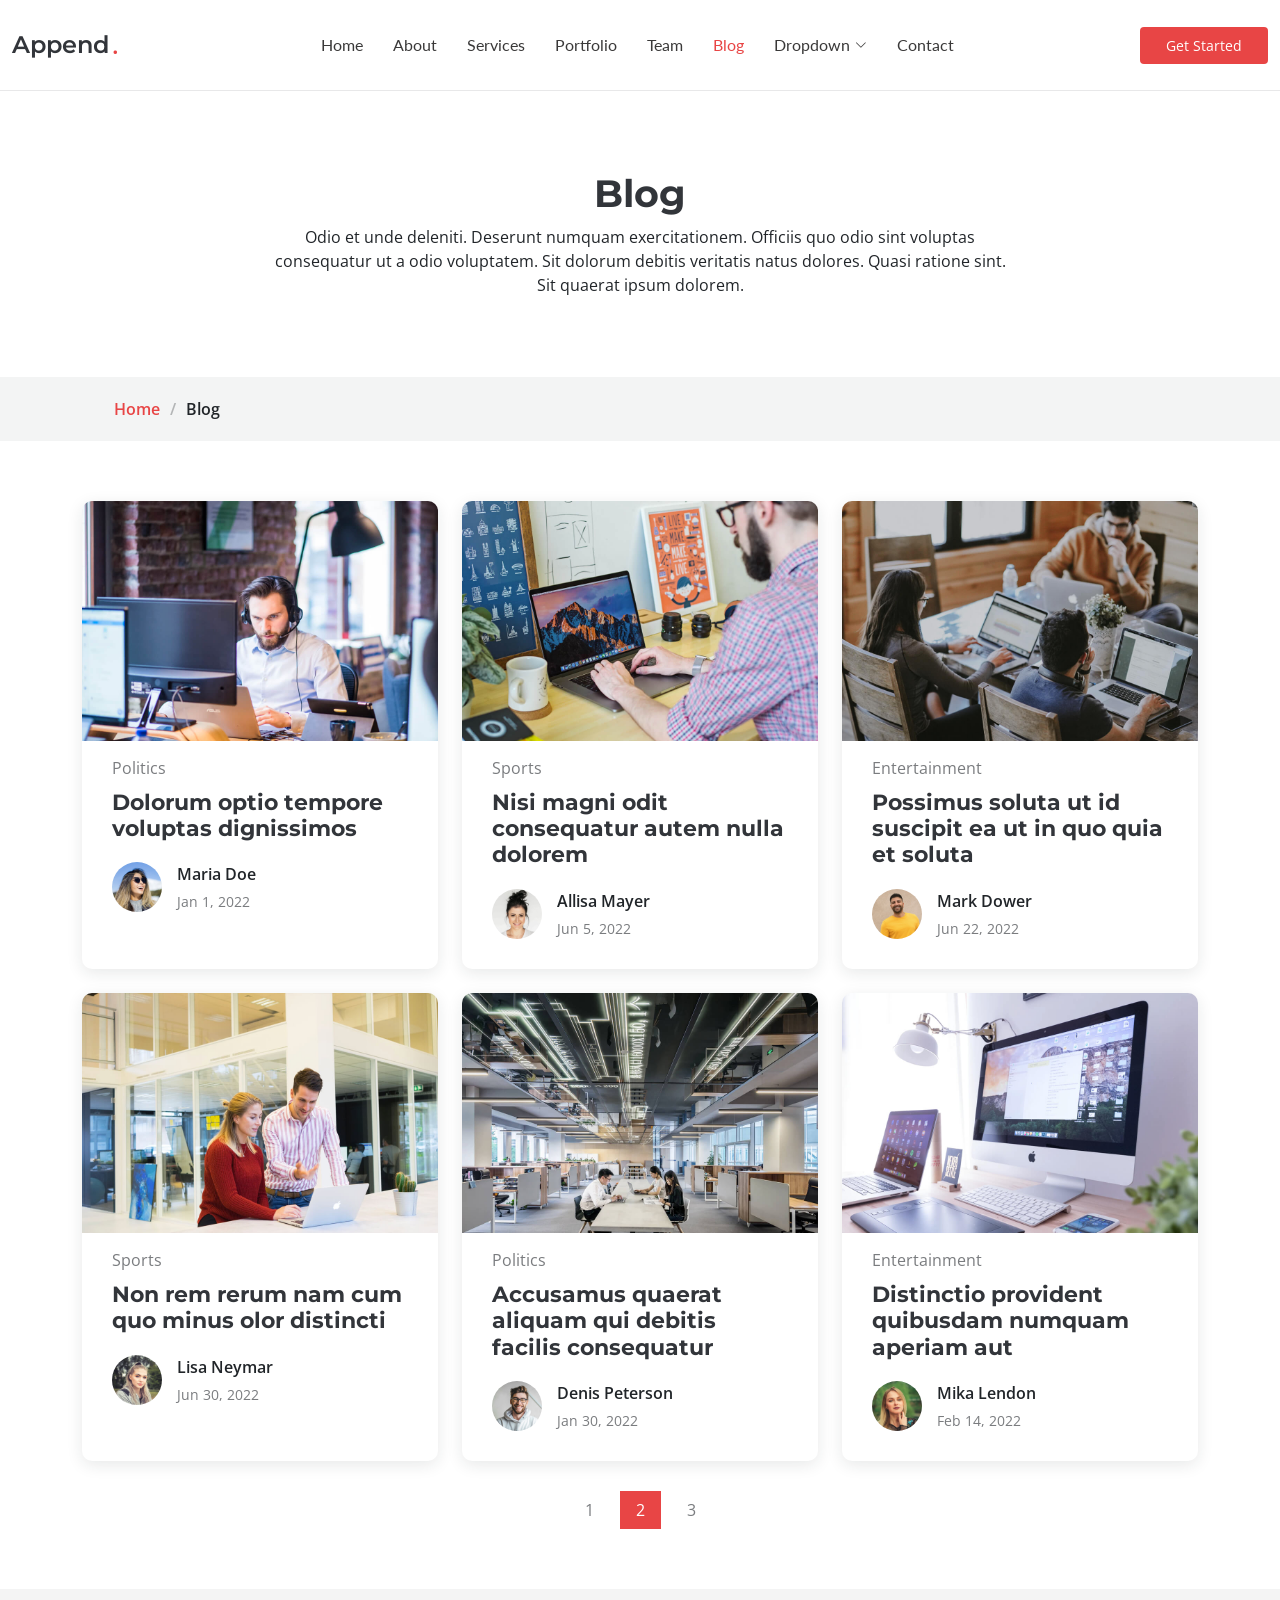
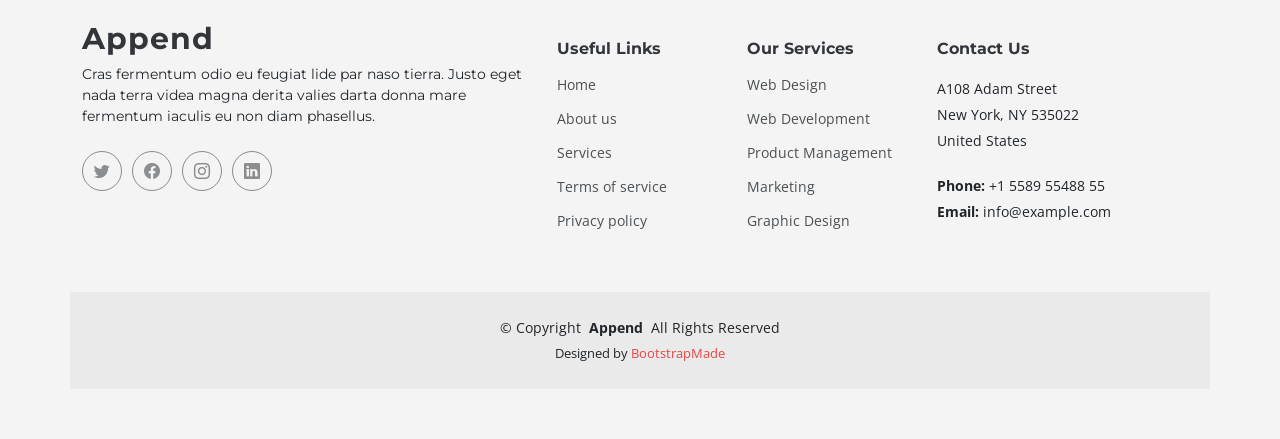
==== case_study/src/main/webapp/display/logic/blog.html @ 96e09323 "xong gio hang va dao dien_10:48 8/3" ====
<!DOCTYPE html>
<html lang="en">
<link rel="stylesheet" href="https://cdn.jsdelivr.net/npm/bootstrap@4.6.2/dist/css/bootstrap.min.css" integrity="sha384-xOolHFLEh07PJGoPkLv1IbcEPTNtaed2xpHsD9ESMhqIYd0nLMwNLD69Npy4HI+N" crossorigin="anonymous">
<script src="https://cdn.jsdelivr.net/npm/jquery@3.5.1/dist/jquery.slim.min.js" integrity="sha384-DfXdz2htPH0lsSSs5nCTpuj/zy4C+OGpamoFVy38MVBnE+IbbVYUew+OrCXaRkfj" crossorigin="anonymous"></script>
<script src="https://cdn.jsdelivr.net/npm/bootstrap@4.6.2/dist/js/bootstrap.bundle.min.js" integrity="sha384-Fy6S3B9q64WdZWQUiU+q4/2Lc9npb8tCaSX9FK7E8HnRr0Jz8D6OP9dO5Vg3Q9ct" crossorigin="anonymous"></script>
<head>
  <meta charset="utf-8">
  <meta content="width=device-width, initial-scale=1.0" name="viewport">

  <title>Blog - Sale computer</title>
  <meta content="" name="description">
  <meta content="" name="keywords">

  <!-- Favicons -->
  <link href="../daodien/img/favicon.png" rel="icon">
  <link href="../daodien/img/apple-touch-icon.png" rel="apple-touch-icon">

  <!-- Fonts -->
  <link href="https://fonts.googleapis.com" rel="preconnect">
  <link href="https://fonts.gstatic.com" rel="preconnect" crossorigin>
  <link href="https://fonts.googleapis.com/css2?family=Open+Sans:ital,wght@0,300;0,400;0,500;0,600;0,700;0,800;1,300;1,400;1,500;1,600;1,700;1,800&family=Montserrat:ital,wght@0,100;0,200;0,300;0,400;0,500;0,600;0,700;0,800;0,900;1,100;1,200;1,300;1,400;1,500;1,600;1,700;1,800;1,900&family=Lato:ital,wght@0,100;0,300;0,400;0,700;0,900;1,100;1,300;1,400;1,700;1,900&display=swap" rel="stylesheet">

  <!-- Vendor CSS Files -->
  <link href="../daodien/vendor/bootstrap/css/bootstrap.min.css" rel="stylesheet">
  <link href="../daodien/vendor/bootstrap-icons/bootstrap-icons.css" rel="stylesheet">
  <link href="../daodien/vendor/glightbox/css/glightbox.min.css" rel="stylesheet">
  <link href="../daodien/vendor/swiper/swiper-bundle.min.css" rel="stylesheet">
  <link href="../daodien/vendor/aos/aos.css" rel="stylesheet">

  <!-- Template Main CSS File -->
  <link href="../daodien/css/main.css" rel="stylesheet">

  <!-- =======================================================
  * Template Name: Append
  * Updated: Jul 27 2023 with Bootstrap v5.3.1
  * Template URL: https://bootstrapmade.com/append-bootstrap-website-template/
  * Author: BootstrapMade.com
  * License: https://bootstrapmade.com/license/
  ======================================================== -->
</head>

<body class="blog-page" data-bs-spy="scroll" data-bs-target="#navmenu">

  <!-- ======= Header ======= -->
  <header id="header" class="header sticky-top d-flex align-items-center">
    <div class="container-fluid d-flex align-items-center justify-content-between">

      <a href="index.html" class="logo d-flex align-items-center me-auto me-xl-0">
        <!-- Uncomment the line below if you also wish to use an image logo -->
        <!-- <img src="assets/img/logo.png" alt=""> -->
        <h1>Append</h1>
        <span>.</span>
      </a>

      <!-- Nav Menu -->
      <nav id="navmenu" class="navmenu">
        <ul>
          <li><a href="index.html#hero">Home</a></li>
          <li><a href="index.html#about">About</a></li>
          <li><a href="index.html#services">Services</a></li>
          <li><a href="index.html#portfolio">Portfolio</a></li>
          <li><a href="index.html#team">Team</a></li>
          <li><a href="blog.html" class="active">Blog</a></li>
          <li class="dropdown has-dropdown"><a href="#"><span>Dropdown</span> <i class="bi bi-chevron-down"></i></a>
            <ul class="dd-box-shadow">
              <li><a href="#">Dropdown 1</a></li>
              <li class="dropdown has-dropdown"><a href="#"><span>Deep Dropdown</span> <i class="bi bi-chevron-down"></i></a>
                <ul class="dd-box-shadow">
                  <li><a href="#">Deep Dropdown 1</a></li>
                  <li><a href="#">Deep Dropdown 2</a></li>
                  <li><a href="#">Deep Dropdown 3</a></li>
                  <li><a href="#">Deep Dropdown 4</a></li>
                  <li><a href="#">Deep Dropdown 5</a></li>
                </ul>
              </li>
              <li><a href="#">Dropdown 2</a></li>
              <li><a href="#">Dropdown 3</a></li>
              <li><a href="#">Dropdown 4</a></li>
            </ul>
          </li>
          <li><a href="index.html#contact">Contact</a></li>
        </ul>

        <i class="mobile-nav-toggle d-xl-none bi bi-list"></i>
      </nav><!-- End Nav Menu -->

      <a class="btn-getstarted" href="index.html#about">Get Started</a>

    </div>
  </header><!-- End Header -->

  <main id="main">

    <!-- Blog Page Title & Breadcrumbs -->
    <div data-aos="fade" class="page-title">
      <div class="heading">
        <div class="container">
          <div class="row d-flex justify-content-center text-center">
            <div class="col-lg-8">
              <h1>Blog</h1>
              <p class="mb-0">Odio et unde deleniti. Deserunt numquam exercitationem. Officiis quo odio sint voluptas consequatur ut a odio voluptatem. Sit dolorum debitis veritatis natus dolores. Quasi ratione sint. Sit quaerat ipsum dolorem.</p>
            </div>
          </div>
        </div>
      </div>
      <nav class="breadcrumbs">
        <div class="container">
          <ol>
            <li><a href="index.html">Home</a></li>
            <li class="current">Blog</li>
          </ol>
        </div>
      </nav>
    </div><!-- End Page Title -->

    <!-- Blog Section - Blog Page -->
    <section id="blog" class="blog">

      <div class="container" data-aos="fade-up" data-aos-delay="100">

        <div class="row gy-4 posts-list">

          <div class="col-xl-4 col-lg-6">
            <article>

              <div class="post-img">
                <img src="../daodien/img/blog/blog-1.jpg" alt="" class="img-fluid">
              </div>

              <p class="post-category">Politics</p>

              <h2 class="title">
                <a href="blog-details.html">Dolorum optio tempore voluptas dignissimos</a>
              </h2>

              <div class="d-flex align-items-center">
                <img src="../daodien/img/blog/blog-author.jpg" alt="" class="img-fluid post-author-img flex-shrink-0">
                <div class="post-meta">
                  <p class="post-author">Maria Doe</p>
                  <p class="post-date">
                    <time datetime="2022-01-01">Jan 1, 2022</time>
                  </p>
                </div>
              </div>

            </article>
          </div><!-- End post list item -->

          <div class="col-xl-4 col-lg-6">
            <article>

              <div class="post-img">
                <img src="../daodien/img/blog/blog-2.jpg" alt="" class="img-fluid">
              </div>

              <p class="post-category">Sports</p>

              <h2 class="title">
                <a href="blog-details.html">Nisi magni odit consequatur autem nulla dolorem</a>
              </h2>

              <div class="d-flex align-items-center">
                <img src="../daodien/img/blog/blog-author-2.jpg" alt="" class="img-fluid post-author-img flex-shrink-0">
                <div class="post-meta">
                  <p class="post-author">Allisa Mayer</p>
                  <p class="post-date">
                    <time datetime="2022-01-01">Jun 5, 2022</time>
                  </p>
                </div>
              </div>

            </article>
          </div><!-- End post list item -->

          <div class="col-xl-4 col-lg-6">
            <article>

              <div class="post-img">
                <img src="../daodien/img/blog/blog-3.jpg" alt="" class="img-fluid">
              </div>

              <p class="post-category">Entertainment</p>

              <h2 class="title">
                <a href="blog-details.html">Possimus soluta ut id suscipit ea ut in quo quia et soluta</a>
              </h2>

              <div class="d-flex align-items-center">
                <img src="../daodien/img/blog/blog-author-3.jpg" alt="" class="img-fluid post-author-img flex-shrink-0">
                <div class="post-meta">
                  <p class="post-author">Mark Dower</p>
                  <p class="post-date">
                    <time datetime="2022-01-01">Jun 22, 2022</time>
                  </p>
                </div>
              </div>

            </article>
          </div><!-- End post list item -->

          <div class="col-xl-4 col-lg-6">
            <article>

              <div class="post-img">
                <img src="../daodien/img/blog/blog-4.jpg" alt="" class="img-fluid">
              </div>

              <p class="post-category">Sports</p>

              <h2 class="title">
                <a href="blog-details.html">Non rem rerum nam cum quo minus olor distincti</a>
              </h2>

              <div class="d-flex align-items-center">
                <img src="../daodien/img/blog/blog-author-4.jpg" alt="" class="img-fluid post-author-img flex-shrink-0">
                <div class="post-meta">
                  <p class="post-author">Lisa Neymar</p>
                  <p class="post-date">
                    <time datetime="2022-01-01">Jun 30, 2022</time>
                  </p>
                </div>
              </div>

            </article>
          </div><!-- End post list item -->

          <div class="col-xl-4 col-lg-6">
            <article>

              <div class="post-img">
                <img src="../daodien/img/blog/blog-5.jpg" alt="" class="img-fluid">
              </div>

              <p class="post-category">Politics</p>

              <h2 class="title">
                <a href="blog-details.html">Accusamus quaerat aliquam qui debitis facilis consequatur</a>
              </h2>

              <div class="d-flex align-items-center">
                <img src="../daodien/img/blog/blog-author-5.jpg" alt="" class="img-fluid post-author-img flex-shrink-0">
                <div class="post-meta">
                  <p class="post-author">Denis Peterson</p>
                  <p class="post-date">
                    <time datetime="2022-01-01">Jan 30, 2022</time>
                  </p>
                </div>
              </div>

            </article>
          </div><!-- End post list item -->

          <div class="col-xl-4 col-lg-6">
            <article>

              <div class="post-img">
                <img src="../daodien/img/blog/blog-6.jpg" alt="" class="img-fluid">
              </div>

              <p class="post-category">Entertainment</p>

              <h2 class="title">
                <a href="blog-details.html">Distinctio provident quibusdam numquam aperiam aut</a>
              </h2>

              <div class="d-flex align-items-center">
                <img src="../daodien/img/blog/blog-author-6.jpg" alt="" class="img-fluid post-author-img flex-shrink-0">
                <div class="post-meta">
                  <p class="post-author">Mika Lendon</p>
                  <p class="post-date">
                    <time datetime="2022-01-01">Feb 14, 2022</time>
                  </p>
                </div>
              </div>

            </article>
          </div><!-- End post list item -->

        </div><!-- End blog posts list -->

        <div class="pagination d-flex justify-content-center">
          <ul>
            <li><a href="#">1</a></li>
            <li class="active"><a href="#">2</a></li>
            <li><a href="#">3</a></li>
          </ul>
        </div><!-- End pagination -->

      </div>

    </section><!-- End Blog Section -->

  </main>

  <!-- ======= Footer ======= -->
  <footer id="footer" class="footer">

    <div class="container footer-top">
      <div class="row gy-4">
        <div class="col-lg-5 col-md-12 footer-about">
          <a href="index.html" class="logo d-flex align-items-center">
            <span>Append</span>
          </a>
          <p>Cras fermentum odio eu feugiat lide par naso tierra. Justo eget nada terra videa magna derita valies darta donna mare fermentum iaculis eu non diam phasellus.</p>
          <div class="social-links d-flex mt-4">
            <a href=""><i class="bi bi-twitter"></i></a>
            <a href=""><i class="bi bi-facebook"></i></a>
            <a href=""><i class="bi bi-instagram"></i></a>
            <a href=""><i class="bi bi-linkedin"></i></a>
          </div>
        </div>

        <div class="col-lg-2 col-6 footer-links">
          <h4>Useful Links</h4>
          <ul>
            <li><a href="#">Home</a></li>
            <li><a href="#">About us</a></li>
            <li><a href="#">Services</a></li>
            <li><a href="#">Terms of service</a></li>
            <li><a href="#">Privacy policy</a></li>
          </ul>
        </div>

        <div class="col-lg-2 col-6 footer-links">
          <h4>Our Services</h4>
          <ul>
            <li><a href="#">Web Design</a></li>
            <li><a href="#">Web Development</a></li>
            <li><a href="#">Product Management</a></li>
            <li><a href="#">Marketing</a></li>
            <li><a href="#">Graphic Design</a></li>
          </ul>
        </div>

        <div class="col-lg-3 col-md-12 footer-contact text-center text-md-start">
          <h4>Contact Us</h4>
          <p>A108 Adam Street</p>
          <p>New York, NY 535022</p>
          <p>United States</p>
          <p class="mt-4"><strong>Phone:</strong> <span>+1 5589 55488 55</span></p>
          <p><strong>Email:</strong> <span>info@example.com</span></p>
        </div>

      </div>
    </div>

    <div class="container copyright text-center mt-4">
      <p>&copy; <span>Copyright</span> <strong class="px-1">Append</strong> <span>All Rights Reserved</span></p>
      <div class="credits">
        <!-- All the links in the footer should remain intact. -->
        <!-- You can delete the links only if you've purchased the pro version. -->
        <!-- Licensing information: https://bootstrapmade.com/license/ -->
        <!-- Purchase the pro version with working PHP/AJAX contact form: [buy-url] -->
        Designed by <a href="https://bootstrapmade.com/">BootstrapMade</a>
      </div>
    </div>

  </footer><!-- End Footer -->

  <!-- Scroll Top Button -->
  <a href="#" id="scroll-top" class="scroll-top d-flex align-items-center justify-content-center"><i class="bi bi-arrow-up-short"></i></a>

  <!-- Preloader -->
  <div id="preloader">
    <div></div>
    <div></div>
    <div></div>
    <div></div>
  </div>

  <!-- Vendor JS Files -->
  <script src="../daodien/vendor/bootstrap/js/bootstrap.bundle.min.js"></script>
  <script src="../daodien/vendor/glightbox/js/glightbox.min.js"></script>
  <script src="../daodien/vendor/purecounter/purecounter_vanilla.js"></script>
  <script src="../daodien/vendor/isotope-layout/isotope.pkgd.min.js"></script>
  <script src="../daodien/vendor/swiper/swiper-bundle.min.js"></script>
  <script src="../daodien/vendor/aos/aos.js"></script>
  <script src="../daodien/vendor/php-email-form/validate.js"></script>

  <!-- Template Main JS File -->
  <script src="../daodien/js/main.js"></script>

</body>

</html>
---- case_study/src/main/webapp/display/daodien/css/main.css ----
/**
* Template Name: Append
* Updated: Jul 27 2023 with Bootstrap v5.3.1
* Template URL: https://bootstrapmade.com/append-bootstrap-website-template/
* Author: BootstrapMade.com
* License: https://bootstrapmade.com/license/
*/

/*--------------------------------------------------------------
# Font & Color Variables
# Help: https://bootstrapmade.com/color-system/
--------------------------------------------------------------*/
/* Fonts */
:root {
  --font-default: "Open Sans", system-ui, -apple-system, "Segoe UI", Roboto, "Helvetica Neue", Arial, "Noto Sans", "Liberation Sans", sans-serif, "Apple Color Emoji", "Segoe UI Emoji", "Segoe UI Symbol", "Noto Color Emoji";
  --font-primary: "Montserrat", sans-serif;
  --font-secondary: "Lato", sans-serif;
}

/* Global Colors */
:root {
  --color-default: #212529;
  --color-default-rgb: 33, 37, 41;
  --color-background: #ffffff;
  --color-background-rgb: 255, 255, 255;
  --color-primary: #e84545;
  --color-primary-rgb: 232, 69, 69;
  --color-secondary: #32353a;
  --color-secondary-rgb: 50, 53, 58;
  --color-box-background: #ffffff;
  --color-box-background-rgb: 255, 255, 255;
  --color-inverse: #ffffff;
  --color-inverse-rgb: 255, 255, 255;
}

/* Nav Menu Colors */
:root {
  --color-nav: #3a3939;
  --color-nav-hover: #e84545;
  --color-nav-dropdown: #3a3939;
  --color-nav-dropdown-hover: #e84545;
  --color-nav-dropdown-background: #ffffff;
  --color-nav-mobile-background: #ffffff;
}

/* Smooth scroll */
:root {
  scroll-behavior: smooth;
}

/*--------------------------------------------------------------
# General
--------------------------------------------------------------*/
body {
  color: var(--color-default);
  background-color: var(--color-background);
  font-family: var(--font-default);
}

a {
  color: var(--color-primary);
  text-decoration: none;
  transition: 0.3s;
}

a:hover {
  color: rgba(var(--color-primary-rgb), 0.7);
  text-decoration: none;
}

h1,
h2,
h3,
h4,
h5,
h6 {
  font-family: var(--font-primary);
}

section {
  color: var(--color-default);
  background-color: var(--color-background);
  padding: 60px 0;
  overflow: clip;
}

/*--------------------------------------------------------------
# Section Title
--------------------------------------------------------------*/
.section-title {
  text-align: center;
  padding-bottom: 60px;
}

.section-title h2 {
  color: var(--color-secondary);
  font-size: 32px;
  font-weight: 700;
  position: relative;
}

.section-title h2:before,
.section-title h2:after {
  content: "";
  width: 50px;
  height: 2px;
  background: var(--color-primary);
  display: inline-block;
}

.section-title h2:before {
  margin: 0 15px 10px 0;
}

.section-title h2:after {
  margin: 0 0 10px 15px;
}

.section-title p {
  margin-bottom: 0;
}

/*--------------------------------------------------------------
# Page Title & Breadcrumbs
--------------------------------------------------------------*/
.page-title {
  --color-box-background: rgba(var(--color-default-rgb), .05);
  color: var(--color-default);
  background-color: var(--color-background);
}

.page-title .heading {
  padding: 80px 0;
  border-top: 1px solid rgba(var(--color-default-rgb), 0.1);
}

.page-title .heading h1 {
  font-size: 38px;
  font-weight: 700;
  color: var(--color-secondary);
}

.page-title nav {
  background-color: var(--color-box-background);
  padding: 20px 0;
}

.page-title nav ol {
  display: flex;
  flex-wrap: wrap;
  list-style: none;
  margin: 0;
  font-size: 16px;
  font-weight: 600;
}

.page-title nav ol li+li {
  padding-left: 10px;
}

.page-title nav ol li+li::before {
  content: "/";
  display: inline-block;
  padding-right: 10px;
  color: rgba(var(--color-default-rgb), 0.3);
}

/*--------------------------------------------------------------
# Global Header
--------------------------------------------------------------*/
.header {
  --color-background: #ffffff;
  --color-inverse: #ffffff;
  color: var(--color-default);
  background-color: var(--color-background);
  padding: 15px 0;
  transition: all 0.5s;
  z-index: 997;
}

.header .logo img {
  max-height: 40px;
  margin-right: 6px;
}

.header .logo h1 {
  font-size: 24px;
  margin: 0;
  font-weight: 600;
  color: var(--color-secondary);
}

.header .logo span {
  color: var(--color-primary);
  font-size: 24px;
  font-weight: 600;
  padding-left: 3px;
}

.header .btn-getstarted,
.header .btn-getstarted:focus {
  color: var(--color-inverse);
  background: var(--color-primary);
  font-size: 14px;
  padding: 8px 26px;
  margin: 0;
  border-radius: 4px;
  transition: 0.3s;
}

.header .btn-getstarted:hover,
.header .btn-getstarted:focus:hover {
  color: var(--color-inverse);
  background: rgba(var(--color-primary-rgb), 0.85);
}

@media (max-width: 1200px) {
  .header .logo {
    order: 1;
  }

  .header .btn-getstarted {
    order: 2;
    margin: 0 15px 0 0;
    padding: 6px 20px;
  }

  .header .navmenu {
    order: 3;
  }
}

/* Global Header on page scroll
------------------------------*/
.scrolled .header {
  --color-background: #ffffff;
  --color-secondary: #444444;
  --color-nav: #444444;
  --color-nav-hover: #e84545;
  box-shadow: 0 0 30px 10px rgba(0, 0, 0, 0.1);
}

/* Global Scroll Margin Top
------------------------------*/
section {
  scroll-margin-top: 90px;
}

@media (max-width: 1199px) {
  section {
    scroll-margin-top: 66px;
  }
}

/* Home Page Custom Header
------------------------------*/
.index-page .header {
  --color-background: rgba(255, 255, 255, 0);
  --color-secondary: #ffffff;
  --color-nav: rgba(255, 255, 255, 0.515);
  --color-nav-hover: #ffffff;
}

/* Home Page Custom Header on page scroll
------------------------------*/
.index-page.scrolled .header {
  --color-background: #ffffff;
  --color-secondary: #444444;
  --color-nav: #444444;
  --color-nav-hover: #d83535;
}

/*--------------------------------------------------------------
# Navigation Menu
--------------------------------------------------------------*/
/* Desktop Navigation */
@media (min-width: 1200px) {
  .navmenu {
    padding: 0;
  }

  .navmenu ul {
    margin: 0;
    padding: 0;
    display: flex;
    list-style: none;
    align-items: center;
  }

  .navmenu li {
    position: relative;
  }

  .navmenu a,
  .navmenu a:focus {
    color: var(--color-nav);
    padding: 18px 15px;
    font-size: 16px;
    font-family: var(--font-secondary);
    font-weight: 400;
    display: flex;
    align-items: center;
    justify-content: space-between;
    white-space: nowrap;
    transition: 0.3s;
  }

  .navmenu a i,
  .navmenu a:focus i {
    font-size: 12px;
    line-height: 0;
    margin-left: 5px;
    transition: 0.3s;
  }

  .navmenu li:last-child a {
    padding-right: 0;
  }

  .navmenu li:hover>a,
  .navmenu .active,
  .navmenu .active:focus {
    color: var(--color-nav-hover);
  }

  .navmenu .dropdown ul {
    margin: 0;
    padding: 10px 0;
    background: var(--color-nav-dropdown-background);
    display: block;
    position: absolute;
    visibility: hidden;
    left: 14px;
    top: 130%;
    opacity: 0;
    transition: 0.3s;
    border-radius: 4px;
    z-index: 99;
  }

  .navmenu .dropdown ul li {
    min-width: 200px;
  }

  .navmenu .dropdown ul a {
    padding: 10px 20px;
    font-size: 15px;
    text-transform: none;
    color: var(--color-nav-dropdown);
  }

  .navmenu .dropdown ul a i {
    font-size: 12px;
  }

  .navmenu .dropdown ul a:hover,
  .navmenu .dropdown ul .active:hover,
  .navmenu .dropdown ul li:hover>a {
    color: var(--color-nav-dropdown-hover);
  }

  .navmenu .dropdown:hover>ul {
    opacity: 1;
    top: 100%;
    visibility: visible;
  }

  .navmenu .dropdown .dropdown ul {
    top: 0;
    left: -90%;
    visibility: hidden;
  }

  .navmenu .dropdown .dropdown:hover>ul {
    opacity: 1;
    top: 0;
    left: -100%;
    visibility: visible;
  }

  .navmenu .megamenu {
    position: static;
  }

  .navmenu .megamenu ul {
    margin: 0;
    padding: 10px;
    background: var(--color-nav-dropdown-background);
    box-shadow: 0px 0px 20px rgba(var(--color-default-rgb), 0.1);
    display: block;
    position: absolute;
    top: 130%;
    left: 0;
    right: 0;
    visibility: hidden;
    opacity: 0;
    display: flex;
    transition: 0.3s;
    border-radius: 4px;
    z-index: 99;
  }

  .navmenu .megamenu ul li {
    flex: 1;
  }

  .navmenu .megamenu ul li a,
  .navmenu .megamenu ul li:hover>a {
    padding: 10px 20px;
    font-size: 15px;
    color: var(--color-nav-dropdown);
  }

  .navmenu .megamenu ul li a:hover,
  .navmenu .megamenu ul li .active,
  .navmenu .megamenu ul li .active:hover {
    color: var(--color-nav-dropdown-hover);
  }

  .navmenu .megamenu:hover>ul {
    opacity: 1;
    top: 100%;
    visibility: visible;
  }

  .navmenu .dd-box-shadow {
    box-shadow: 0px 0px 30px rgba(var(--color-default-rgb), 0.15);
  }
}

/* Mobile Navigation */
@media (max-width: 1199px) {
  .mobile-nav-toggle {
    color: var(--color-nav);
    font-size: 28px;
    line-height: 0;
    margin-right: 10px;
    cursor: pointer;
    transition: color 0.3s;
  }

  .navmenu {
    padding: 0;
    z-index: 9997;
  }

  .navmenu ul {
    display: none;
    position: absolute;
    inset: 60px 20px 20px 20px;
    padding: 10px 0;
    margin: 0;
    border-radius: 6px;
    background-color: var(--color-nav-mobile-background);
    overflow-y: auto;
    transition: 0.3s;
    z-index: 9998;
    box-shadow: 0px 0px 30px rgba(var(--color-default-rgb), 0.1);
  }

  .navmenu a,
  .navmenu a:focus {
    color: var(--color-nav-dropdown);
    padding: 10px 20px;
    font-family: var(--font-secondary);
    font-size: 17px;
    font-weight: 500;
    display: flex;
    align-items: center;
    justify-content: space-between;
    white-space: nowrap;
    transition: 0.3s;
  }

  .navmenu a i,
  .navmenu a:focus i {
    font-size: 12px;
    line-height: 0;
    margin-left: 5px;
    width: 30px;
    height: 30px;
    display: flex;
    align-items: center;
    justify-content: center;
    border-radius: 50%;
    transition: 0.3s;
    background-color: rgba(var(--color-primary-rgb), 0.1);
  }

  .navmenu a i:hover,
  .navmenu a:focus i:hover {
    background-color: var(--color-primary);
    color: var(--color-inverse);
  }

  .navmenu a:hover,
  .navmenu .active,
  .navmenu .active:focus {
    color: var(--color-nav-dropdown-hover);
  }

  .navmenu .active i,
  .navmenu .active:focus i {
    background-color: var(--color-primary);
    color: var(--color-inverse);
    transform: rotate(180deg);
  }

  .navmenu .dropdown ul,
  .navmenu .megamenu ul {
    position: static;
    display: none;
    z-index: 99;
    padding: 10px 0;
    margin: 10px 20px;
    background-color: var(--color-nav-dropdown-background);
    transition: all 0.5s ease-in-out;
  }

  .navmenu .dropdown ul ul,
  .navmenu .megamenu ul ul {
    background-color: rgba(33, 37, 41, 0.1);
  }

  .navmenu .dropdown>.dropdown-active,
  .navmenu .megamenu>.dropdown-active {
    display: block;
    background-color: rgba(33, 37, 41, 0.03);
  }

  .mobile-nav-active {
    overflow: hidden;
  }

  .mobile-nav-active .mobile-nav-toggle {
    color: #fff;
    position: absolute;
    font-size: 32px;
    top: 15px;
    right: 15px;
    margin-right: 0;
    z-index: 9999;
  }

  .mobile-nav-active .navmenu {
    position: fixed;
    overflow: hidden;
    inset: 0;
    background: rgba(33, 37, 41, 0.8);
    transition: 0.3s;
  }

  .mobile-nav-active .navmenu>ul {
    display: block;
  }
}

/*--------------------------------------------------------------
# Scroll Top Button
--------------------------------------------------------------*/
.scroll-top {
  position: fixed;
  visibility: hidden;
  opacity: 0;
  right: 15px;
  bottom: 15px;
  z-index: 99999;
  background-color: var(--color-primary);
  width: 40px;
  height: 40px;
  border-radius: 4px;
  transition: all 0.4s;
}

.scroll-top i {
  font-size: 24px;
  color: #ffffff;
  line-height: 0;
}

.scroll-top:hover {
  background-color: rgba(var(--color-primary-rgb), 0.8);
  color: #ffffff;
}

.scroll-top.active {
  visibility: visible;
  opacity: 1;
}

/*--------------------------------------------------------------
# Preloader
--------------------------------------------------------------*/
#preloader {
  position: fixed;
  inset: 0;
  z-index: 9999;
  overflow: hidden;
  background-color: var(--color-background);
  transition: all 0.6s ease-out;
  width: 100%;
  height: 100vh;
  display: flex;
  align-items: center;
  justify-content: center;
}

#preloader div {
  width: 13px;
  height: 13px;
  background-color: var(--color-primary);
  border-radius: 50%;
  animation-timing-function: cubic-bezier(0, 1, 1, 0);
  position: absolute;
  left: 50%;
}

#preloader div:nth-child(1) {
  left: calc(50% + 8px);
  animation: animate-preloader-1 0.6s infinite;
}

#preloader div:nth-child(2) {
  left: calc(50% + 8px);
  animation: animate-preloader-2 0.6s infinite;
}

#preloader div:nth-child(3) {
  left: calc(50% + 32px);
  animation: animate-preloader-2 0.6s infinite;
}

#preloader div:nth-child(4) {
  left: calc(50% + 56px);
  animation: animate-preloader-3 0.6s infinite;
}

@keyframes animate-preloader-1 {
  0% {
    transform: scale(0);
  }

  100% {
    transform: scale(1);
  }
}

@keyframes animate-preloader-3 {
  0% {
    transform: scale(1);
  }

  100% {
    transform: scale(0);
  }
}

@keyframes animate-preloader-2 {
  0% {
    transform: translate(0, 0);
  }

  100% {
    transform: translate(24px, 0);
  }
}

/*--------------------------------------------------------------
# Disable aos animation delay on mobile devices
--------------------------------------------------------------*/
@media screen and (max-width: 768px) {
  [data-aos-delay] {
    transition-delay: 0 !important;
  }
}

/*--------------------------------------------------------------
# Footer
--------------------------------------------------------------*/
.footer {
  --color-background: #f4f4f4;
  --color-box-background: #eaeaea;
  color: var(--color-default);
  background-color: var(--color-background);
  font-size: 14px;
  padding-bottom: 50px;
}

.footer .footer-top {
  padding-top: 50px;
}

.footer .footer-about .logo {
  line-height: 0;
  margin-bottom: 25px;
}

.footer .footer-about .logo img {
  max-height: 40px;
  margin-right: 6px;
}

.footer .footer-about .logo span {
  color: var(--color-secondary);
  font-size: 30px;
  font-weight: 700;
  letter-spacing: 1px;
  font-family: var(--font-primary);
}

.footer .footer-about p {
  font-size: 14px;
  font-family: var(--font-primary);
}

.footer .social-links a {
  display: flex;
  align-items: center;
  justify-content: center;
  width: 40px;
  height: 40px;
  border-radius: 50%;
  border: 1px solid rgba(var(--color-default-rgb), 0.5);
  font-size: 16px;
  color: rgba(var(--color-default-rgb), 0.5);
  margin-right: 10px;
  transition: 0.3s;
}

.footer .social-links a:hover {
  color: var(--color-primary);
  border-color: var(--color-primary);
}

.footer h4 {
  color: var(--color-secondary);
  font-size: 16px;
  font-weight: bold;
  position: relative;
  padding-bottom: 12px;
}

.footer .footer-links {
  margin-bottom: 30px;
}

.footer .footer-links ul {
  list-style: none;
  padding: 0;
  margin: 0;
}

.footer .footer-links ul i {
  padding-right: 2px;
  font-size: 12px;
  line-height: 0;
}

.footer .footer-links ul li {
  padding: 10px 0;
  display: flex;
  align-items: center;
}

.footer .footer-links ul li:first-child {
  padding-top: 0;
}

.footer .footer-links ul a {
  color: rgba(var(--color-default-rgb), 0.8);
  display: inline-block;
  line-height: 1;
}

.footer .footer-links ul a:hover {
  color: var(--color-primary);
}

.footer .footer-contact p {
  margin-bottom: 5px;
}

.footer .copyright {
  padding-top: 25px;
  padding-bottom: 25px;
  background-color: var(--color-box-background);
}

.footer .copyright p {
  margin-bottom: 0;
}

.footer .credits {
  margin-top: 6px;
  font-size: 13px;
}

/*--------------------------------------------------------------
# Home Page
--------------------------------------------------------------*/
/* Hero Section - Home Page
------------------------------*/
.hero {
  --color-default: #ffffff;
  --color-default-rgb: 255, 255, 255;
  --color-background: #000000;
  --color-background-rgb: 0, 0, 0;
  width: 100%;
  min-height: 100vh;
  position: relative;
  padding: 160px 0 80px 0;
  display: flex;
  align-items: center;
  justify-content: center;
}

.hero img {
  position: absolute;
  inset: 0;
  display: block;
  width: 100%;
  height: 100%;
  -o-object-fit: cover;
  object-fit: cover;
  z-index: 1;
}

.hero:before {
  content: "";
  background: rgba(var(--color-background-rgb), 0.5);
  position: absolute;
  inset: 0;
  z-index: 2;
}

.hero .container {
  position: relative;
  z-index: 3;
}

.hero h2 {
  margin: 0;
  font-size: 44px;
  font-weight: 700;
}

.hero p {
  color: rgba(var(--color-default-rgb), 0.8);
  margin: 5px 0 0 0;
  font-size: 20px;
}

.hero .sign-up-form {
  margin-top: 20px;
  padding: 10px;
  border-radius: 7px;
  background: var(--color-box-background);
  box-shadow: 0 15px 30px 0 rgba(0, 0, 0, 0.1);
}

.hero .sign-up-form .form-control {
  border: none;
}

.hero .sign-up-form .form-control:active,
.hero .sign-up-form .form-control:focus {
  outline: none;
  box-shadow: none;
}

.hero .sign-up-form input[type=submit] {
  box-shadow: 0 15px 30px 0 rgba(0, 0, 0, 0.2);
  background-color: var(--color-primary);
  border-color: var(--color-primary);
  padding: 8px 20px 10px 20px;
  border-radius: 7px;
  color: var(--color-inverse);
}

.hero .sign-up-form input[type=submit]:hover {
  background-color: rgba(var(--color-primary-rgb), 0.9);
}

@media (max-width: 768px) {
  .hero h2 {
    font-size: 32px;
  }

  .hero p {
    font-size: 18px;
  }
}

/* Clients Section - Home Page
------------------------------*/
.clients {
  padding: 10px 0;
}

.clients .client-logo {
  display: flex;
  justify-content: center;
  align-items: center;
  overflow: hidden;
}

.clients .client-logo img {
  padding: 40px;
  max-width: 80%;
  transition: 0.3s;
  opacity: 0.5;
  filter: grayscale(100);
}

.clients .client-logo img:hover {
  filter: none;
  opacity: 1;
}

@media (max-width: 640px) {
  .clients .client-logo img {
    padding: 20px;
  }
}

/* About Section - Home Page
------------------------------*/
.about {
  --color-background: #f4f4f4;
}

.about .content h3 {
  font-size: 16px;
  font-weight: 500;
  line-height: 19px;
  padding: 10px 20px;
  background: rgba(var(--color-primary-rgb), 0.05);
  color: var(--color-primary);
  border-radius: 7px;
  display: inline-block;
}

.about .content h2 {
  color: var(--color-secondary);
  font-weight: 700;
}

.about .content p:last-child {
  margin-bottom: 0;
}

.about .content .read-more {
  background: var(--color-primary);
  color: var(--color-inverse);
  font-family: var(--font-primary);
  font-weight: 500;
  font-size: 16px;
  letter-spacing: 1px;
  padding: 12px 24px;
  border-radius: 5px;
  transition: 0.3s;
  display: inline-flex;
  align-items: center;
  justify-content: center;
}

.about .content .read-more i {
  font-size: 18px;
  margin-left: 5px;
  line-height: 0;
  transition: 0.3s;
}

.about .content .read-more:hover {
  background: rgba(var(--color-primary-rgb), 0.8);
  padding-right: 19px;
}

.about .content .read-more:hover i {
  margin-left: 10px;
}

.about .icon-box {
  padding: 50px 40px;
  box-shadow: 0px 10px 50px rgba(0, 0, 0, 0.1);
  border-radius: 10px;
  transition: all 0.3s ease-out 0s;
  background-color: var(--color-box-background);
}

.about .icon-box i {
  width: 80px;
  height: 80px;
  border-radius: 50%;
  display: inline-flex;
  align-items: center;
  justify-content: center;
  margin-bottom: 24px;
  font-size: 32px;
  line-height: 0;
  transition: all 0.4s ease-out 0s;
  background-color: rgba(var(--color-primary-rgb), 0.05);
  color: var(--color-primary);
}

.about .icon-box h3 {
  color: var(--color-secondary);
  margin-bottom: 10px;
  font-size: 24px;
  font-weight: 700;
}

.about .icon-box p {
  margin-bottom: 0;
}

.about .icon-box:hover i {
  background-color: var(--color-primary);
  color: var(--color-inverse);
}

.about .icon-boxes .col-md-6:nth-child(2) .icon-box,
.about .icon-boxes .col-md-6:nth-child(4) .icon-box {
  margin-top: -40px;
}

@media (max-width: 768px) {

  .about .icon-boxes .col-md-6:nth-child(2) .icon-box,
  .about .icon-boxes .col-md-6:nth-child(4) .icon-box {
    margin-top: 0;
  }
}

/* Stats Section - Home Page
------------------------------*/
.stats {
  --color-default: #ffffff;
  --color-default-rgb: 255, 255, 255;
  --color-background: #000000;
  --color-background-rgb: 0, 0, 0;
  position: relative;
  padding: 120px 0;
}

.stats img {
  position: absolute;
  inset: 0;
  display: block;
  width: 100%;
  height: 100%;
  -o-object-fit: cover;
  object-fit: cover;
  z-index: 1;
}

.stats:before {
  content: "";
  background: rgba(var(--color-background-rgb), 0.6);
  position: absolute;
  inset: 0;
  z-index: 2;
}

.stats .container {
  position: relative;
  z-index: 3;
}

.stats .stats-item {
  padding: 30px;
  width: 100%;
}

.stats .stats-item span {
  font-size: 48px;
  display: block;
  color: var(--color-default);
  font-weight: 700;
}

.stats .stats-item p {
  padding: 0;
  margin: 0;
  font-family: var(--font-primary);
  font-size: 16px;
  font-weight: 700;
  color: rgba(var(--color-default-rgb), 0.6);
}

/* Services Section - Home Page
------------------------------*/
.services .service-item {
  position: relative;
  padding-top: 40px;
}

.services .service-item:before {
  content: "";
  position: absolute;
  top: 0;
  left: 0;
  right: 0;
  height: 2px;
  background: rgba(var(--color-default-rgb), 0.1);
}

.services .service-item::after {
  content: "";
  position: absolute;
  top: 0;
  left: 0;
  width: 30px;
  height: 2px;
  background: var(--color-primary);
  border-right: 5px solid var(--color-background);
}

.services .service-item .icon {
  width: 48px;
  height: 48px;
  position: relative;
  margin-right: 50px;
  line-height: 0;
}

.services .service-item .icon i {
  color: rgba(var(--color-default-rgb), 0.7);
  font-size: 56px;
  transition: ease-in-out 0.3s;
  z-index: 2;
  position: relative;
}

.services .service-item .icon:before {
  position: absolute;
  content: "";
  height: 30px;
  width: 30px;
  background: rgba(var(--color-primary-rgb), 0.3);
  border-radius: 50px;
  z-index: 1;
  bottom: -15px;
  right: -15px;
  transition: 0.3s;
}

.services .service-item .title {
  font-weight: 700;
  margin-bottom: 15px;
  font-size: 18px;
}

.services .service-item .title a {
  color: var(--color-secondary);
}

.services .service-item .title a:hover {
  color: var(--color-primary);
}

.services .service-item .description {
  line-height: 24px;
  font-size: 14px;
}

/* Features Section - Home Page
------------------------------*/
.features .features-item {
  color: rgba(var(--color-default-rgb), 0.8);
}

.features .features-item+.features-item {
  margin-top: 100px;
}

@media (max-width: 768px) {
  .features .features-item+.features-item {
    margin-top: 40px;
  }
}

.features .features-item h3 {
  color: var(--color-secondary);
  font-weight: 700;
  font-size: 26px;
}

.features .features-item .btn-get-started {
  background-color: var(--color-primary);
  color: var(--color-inverse);
  padding: 8px 30px 10px 30px;
  border-radius: 4px;
}

.features .features-item .btn-get-started:hover {
  background-color: rgba(var(--color-primary-rgb), 0.9);
}

.features .features-item ul {
  list-style: none;
  padding: 0;
}

.features .features-item ul li {
  padding-bottom: 10px;
  display: flex;
  align-items: flex-start;
}

.features .features-item ul li:last-child {
  padding-bottom: 0;
}

.features .features-item ul i {
  font-size: 20px;
  padding-right: 4px;
  color: var(--color-primary);
}

.features .features-item img {
  border: 6px solid var(--color-box-background);
  box-shadow: 0 15px 30px -10px rgba(0, 0, 0, 0.1);
}

.features .features-item .features-img-bg {
  position: relative;
  min-height: 500px;
}

@media (max-width: 640px) {
  .features .features-item .features-img-bg {
    min-height: 300px;
  }
}

.features .features-item .features-img-bg img {
  position: absolute;
  inset: 0;
  display: block;
  width: 100%;
  height: 100%;
  -o-object-fit: cover;
  object-fit: cover;
}

.features .features-item .image-stack {
  display: grid;
  position: relative;
  grid-template-columns: repeat(12, 1fr);
}

.features .features-item .image-stack .stack-back {
  grid-column: 4/-1;
  grid-row: 1;
  width: 100%;
  z-index: 1;
}

.features .features-item .image-stack .stack-front {
  grid-row: 1;
  grid-column: 1/span 8;
  margin-top: 20%;
  width: 100%;
  z-index: 2;
}

/* Portfolio Section - Home Page
------------------------------*/
.portfolio .portfolio-filters {
  padding: 0;
  margin: 0 auto 20px auto;
  list-style: none;
  text-align: center;
}

.portfolio .portfolio-filters li {
  cursor: pointer;
  display: inline-block;
  padding: 8px 20px 10px 20px;
  margin: 0;
  font-size: 15px;
  font-weight: 500;
  line-height: 1;
  margin-bottom: 5px;
  border-radius: 50px;
  transition: all 0.3s ease-in-out;
  font-family: var(--font-secondary);
}

.portfolio .portfolio-filters li:hover,
.portfolio .portfolio-filters li.filter-active {
  color: var(--color-inverse);
  background-color: var(--color-primary);
}

.portfolio .portfolio-filters li:first-child {
  margin-left: 0;
}

.portfolio .portfolio-filters li:last-child {
  margin-right: 0;
}

@media (max-width: 575px) {
  .portfolio .portfolio-filters li {
    font-size: 14px;
    margin: 0 0 10px 0;
  }
}

.portfolio .portfolio-item {
  position: relative;
  overflow: hidden;
}

.portfolio .portfolio-item .portfolio-info {
  opacity: 0;
  position: absolute;
  left: 12px;
  right: 12px;
  bottom: -100%;
  z-index: 3;
  transition: all ease-in-out 0.5s;
  background: rgba(var(--color-box-background-rgb), 0.9);
  padding: 15px;
}

.portfolio .portfolio-item .portfolio-info h4 {
  color: var(--color-secondary);
  font-size: 18px;
  font-weight: 600;
  padding-right: 50px;
}

.portfolio .portfolio-item .portfolio-info p {
  color: rgba(var(--color-default-rgb), 0.7);
  font-size: 14px;
  margin-bottom: 0;
  padding-right: 50px;
}

.portfolio .portfolio-item .portfolio-info .preview-link,
.portfolio .portfolio-item .portfolio-info .details-link {
  position: absolute;
  right: 50px;
  font-size: 24px;
  top: calc(50% - 14px);
  color: rgba(var(--color-default-rgb), 0.7);
  transition: 0.3s;
  line-height: 0;
}

.portfolio .portfolio-item .portfolio-info .preview-link:hover,
.portfolio .portfolio-item .portfolio-info .details-link:hover {
  color: var(--color-primary);
}

.portfolio .portfolio-item .portfolio-info .details-link {
  right: 14px;
  font-size: 28px;
}

.portfolio .portfolio-item:hover .portfolio-info {
  opacity: 1;
  bottom: 0;
}

/* Pricing Section - Home Page
------------------------------*/
.pricing {
  padding: 60px 0 120px 0;
}

.pricing .section-title {
  margin-bottom: 40px;
}

.pricing .pricing-item {
  background: var(--color-box-background);
  box-shadow: 0 3px 20px -2px rgba(var(--color-default-rgb), 0.1);
  padding: 60px 40px;
  height: 100%;
  position: relative;
  border-radius: 15px;
}

.pricing h3 {
  color: var(--color-secondary);
  font-weight: 600;
  margin-bottom: 15px;
  font-size: 20px;
  text-align: center;
}

.pricing .icon {
  margin: 30px auto 20px auto;
  width: 70px;
  height: 70px;
  background: var(--color-primary);
  border-radius: 50%;
  display: flex;
  align-items: center;
  justify-content: center;
  transition: 0.3s;
  transform-style: preserve-3d;
}

.pricing .icon i {
  color: var(--color-background);
  font-size: 28px;
  transition: ease-in-out 0.3s;
  line-height: 0;
}

.pricing .icon::before {
  position: absolute;
  content: "";
  height: 86px;
  width: 86px;
  border-radius: 50%;
  background: rgba(var(--color-primary-rgb), 0.2);
  transition: all 0.3s ease-out 0s;
  transform: translateZ(-1px);
}

.pricing .icon::after {
  position: absolute;
  content: "";
  height: 102px;
  width: 102px;
  border-radius: 50%;
  background: rgba(var(--color-primary-rgb), 0.1);
  transition: all 0.3s ease-out 0s;
  transform: translateZ(-2px);
}

.pricing h4 {
  font-size: 48px;
  color: var(--color-primary);
  font-weight: 700;
  font-family: var(--font-primary);
  margin-bottom: 25px;
  text-align: center;
}

.pricing h4 sup {
  font-size: 28px;
}

.pricing h4 span {
  color: rgba(var(--color-default-rgb), 0.5);
  font-size: 18px;
  font-weight: 400;
}

.pricing ul {
  padding: 20px 0;
  list-style: none;
  color: rgba(var(--color-default-rgb), 0.8);
  text-align: left;
  line-height: 20px;
}

.pricing ul li {
  padding: 10px 0;
  display: flex;
  align-items: center;
}

.pricing ul i {
  color: #059652;
  font-size: 24px;
  padding-right: 3px;
}

.pricing ul .na {
  color: rgba(var(--color-default-rgb), 0.3);
}

.pricing ul .na i {
  color: rgba(var(--color-default-rgb), 0.3);
}

.pricing ul .na span {
  text-decoration: line-through;
}

.pricing .buy-btn {
  color: rgba(var(--color-default-rgb), 0.8);
  background-color: var(--color-inverse);
  display: inline-block;
  padding: 10px 40px;
  border-radius: 4px;
  border: 1px solid rgba(var(--color-default-rgb), 0.2);
  transition: none;
  font-size: 16px;
  font-weight: 600;
  font-family: var(--font-primary);
  transition: 0.3s;
}

.pricing .buy-btn:hover {
  background-color: var(--color-primary);
  color: var(--color-inverse);
}

.pricing .featured {
  z-index: 10;
  border: 3px solid var(--color-primary);
}

.pricing .featured .buy-btn {
  background-color: var(--color-primary);
  color: var(--color-inverse);
}

.pricing .featured .buy-btn:hover {
  background-color: rgba(var(--color-primary-rgb), 0.9);
}

@media (min-width: 992px) {
  .pricing .featured {
    transform: scale(1.15);
  }
}

/* Faq Section - Home Page
------------------------------*/
.faq .content h3 {
  color: var(--color-secondary);
  font-weight: 400;
  font-size: 34px;
}

.faq .content p {
  font-size: 15px;
  color: rgba(var(--color-default-rgb), 0.7);
}

.faq .faq-container .faq-item {
  position: relative;
  padding: 20px;
  margin-bottom: 20px;
  box-shadow: 0px 5px 25px 0px rgba(var(--color-default-rgb), 0.1);
  overflow: hidden;
}

.faq .faq-container .faq-item:last-child {
  margin-bottom: 0;
}

.faq .faq-container .faq-item h3 {
  color: var(--color-secondary);
  font-weight: 600;
  font-size: 18px;
  line-height: 24px;
  margin: 0 30px 0 0;
  transition: 0.3s;
  cursor: pointer;
  display: flex;
  align-items: flex-start;
}

.faq .faq-container .faq-item h3 .num {
  color: var(--color-primary);
  padding-right: 5px;
}

.faq .faq-container .faq-item h3:hover {
  color: var(--color-primary);
}

.faq .faq-container .faq-item .faq-content {
  display: grid;
  grid-template-rows: 0fr;
  transition: 0.3s ease-in-out;
  visibility: hidden;
  opacity: 0;
}

.faq .faq-container .faq-item .faq-content p {
  margin-bottom: 0;
  overflow: hidden;
}

.faq .faq-container .faq-item .faq-toggle {
  position: absolute;
  top: 20px;
  right: 20px;
  font-size: 16px;
  line-height: 0;
  transition: 0.3s;
  cursor: pointer;
}

.faq .faq-container .faq-item .faq-toggle:hover {
  color: var(--color-primary);
}

.faq .faq-container .faq-active h3 {
  color: var(--color-primary);
}

.faq .faq-container .faq-active .faq-content {
  grid-template-rows: 1fr;
  visibility: visible;
  opacity: 1;
  padding-top: 10px;
}

.faq .faq-container .faq-active .faq-toggle {
  transform: rotate(90deg);
  color: var(--color-primary);
}

/* Team Section - Home Page
------------------------------*/
.team {
  --color-background: #f4f4f4;
  --color-box-background-rgb: 0, 0, 0;
}

.team .member {
  position: relative;
}

.team .member .member-img {
  margin: 0 80px;
  border-radius: 50%;
  overflow: hidden;
  position: relative;
  border: 4px solid var(--color-box-background);
  box-shadow: 0 15px 35px -10px rgba(0, 0, 0, 0.2);
}

@media (max-width: 1024px) {
  .team .member .member-img {
    margin: 0 60px;
  }
}

.team .member .member-img img {
  position: relative;
  z-index: 1;
}

.team .member .member-img .social {
  position: absolute;
  inset: 0;
  background-color: rgba(var(--color-box-background-rgb), 0.6);
  display: flex;
  justify-content: center;
  align-items: center;
  z-index: 2;
  padding-bottom: 20px;
  transition: 0.3s;
  visibility: hidden;
  opacity: 0;
}

.team .member .member-img .social a {
  transition: 0.3s;
  color: var(--color-inverse);
  font-size: 20px;
  margin: 0 8px;
}

.team .member .member-img .social a:hover {
  color: var(--color-primary);
}

.team .member .member-info {
  margin-top: 30px;
}

.team .member .member-info h4 {
  color: var(--color-secondary);
  font-weight: 700;
  margin-bottom: 6px;
  font-size: 18px;
}

.team .member .member-info span {
  font-style: italic;
  display: block;
  font-size: 15px;
  color: rgba(var(--color-default-rgb), 0.6);
  margin-bottom: 10px;
}

.team .member .member-info p {
  margin-bottom: 0;
  font-size: 14px;
}

.team .member:hover .member-img .social {
  padding-bottom: 0;
  visibility: visible;
  opacity: 1;
}

/* Call-to-action Section - Home Page
------------------------------*/
.call-to-action {
  --color-default: #ffffff;
  --color-background: #000000;
  --color-background-rgb: 0, 0, 0;
  padding: 80px 0;
  position: relative;
  -webkit-clip-path: inset(0);
  clip-path: inset(0);
}

.call-to-action img {
  position: fixed;
  top: 0;
  left: 0;
  display: block;
  width: 100%;
  height: 100%;
  -o-object-fit: cover;
  object-fit: cover;
  z-index: 1;
}

.call-to-action:before {
  content: "";
  background: rgba(var(--color-background-rgb), 0.5);
  position: absolute;
  inset: 0;
  z-index: 2;
}

.call-to-action .container {
  position: relative;
  z-index: 3;
}

.call-to-action h3 {
  font-size: 28px;
  font-weight: 700;
  color: var(--color-default);
}

.call-to-action p {
  color: var(--color-default);
}

.call-to-action .cta-btn {
  font-family: var(--font-primary);
  font-weight: 500;
  font-size: 16px;
  letter-spacing: 1px;
  display: inline-block;
  padding: 12px 40px;
  border-radius: 5px;
  transition: 0.5s;
  margin: 10px;
  border: 2px solid var(--color-inverse);
  color: var(--color-inverse);
}

.call-to-action .cta-btn:hover {
  background: var(--color-primary);
  border: 2px solid var(--color-primary);
}

/* Testimonials Section - Home Page
------------------------------*/
.testimonials {
  --color-background: #f4f4f4;
}

.testimonials .info h3 {
  color: var(--color-secondary);
  font-weight: 700;
  font-size: 32px;
}

.testimonials .swiper {
  box-shadow: 0 15px 30px 0 rgba(0, 0, 0, 0.05);
  background: var(--color-box-background);
}

.testimonials .testimonials-carousel,
.testimonials .testimonials-slider {
  overflow: hidden;
}

.testimonials .testimonial-item {
  box-sizing: content-box;
  min-height: 200px;
  position: relative;
  margin: 30px;
}

.testimonials .testimonial-item .testimonial-img {
  width: 90px;
  height: 90px;
  border-radius: 50px;
  border: 6px solid var(--color-background);
  margin-right: 10px;
}

.testimonials .testimonial-item h3 {
  color: var(--color-secondary);
  font-size: 18px;
  font-weight: bold;
  margin: 10px 0 5px 0;
}

.testimonials .testimonial-item h4 {
  color: rgba(var(--color-default-rgb), 0.5);
  font-size: 14px;
  margin: 0;
}

.testimonials .testimonial-item .stars {
  margin: 10px 0;
}

.testimonials .testimonial-item .stars i {
  color: #ffc107;
  margin: 0 1px;
}

.testimonials .testimonial-item .quote-icon-left,
.testimonials .testimonial-item .quote-icon-right {
  color: rgba(var(--color-primary-rgb), 0.4);
  font-size: 26px;
  line-height: 0;
}

.testimonials .testimonial-item .quote-icon-left {
  display: inline-block;
  left: -5px;
  position: relative;
}

.testimonials .testimonial-item .quote-icon-right {
  display: inline-block;
  right: -5px;
  position: relative;
  top: 10px;
  transform: scale(-1, -1);
}

.testimonials .testimonial-item p {
  font-style: italic;
  margin: 15px auto 15px auto;
}

.testimonials .swiper-wrapper {
  height: auto;
}

.testimonials .swiper-pagination {
  margin-top: 20px;
  margin-bottom: 20px;
  position: relative;
}

.testimonials .swiper-pagination .swiper-pagination-bullet {
  width: 10px;
  height: 10px;
  background-color: rgba(var(--color-default-rgb), 0.15);
  opacity: 1;
  border: none;
}

.testimonials .swiper-pagination .swiper-pagination-bullet-active {
  background-color: var(--color-primary);
}

@media (max-width: 767px) {

  .testimonials .testimonials-carousel,
  .testimonials .testimonials-slider {
    overflow: hidden;
  }

  .testimonials .testimonial-item {
    margin: 15px;
  }
}

/* Recent-posts Section - Home Page
------------------------------*/
.recent-posts article {
  background-color: var(--color-box-background);
  box-shadow: 0 4px 16px rgba(var(--color-default-rgb), 0.1);
  padding: 30px;
  height: 100%;
  border-radius: 10px;
  overflow: hidden;
}

.recent-posts .post-img {
  max-height: 240px;
  margin: -30px -30px 15px -30px;
  overflow: hidden;
}

.recent-posts .post-category {
  font-size: 16px;
  color: rgba(var(--color-default-rgb), 0.5);
  margin-bottom: 10px;
}

.recent-posts .title {
  font-size: 20px;
  font-weight: 600;
  padding: 0;
  margin: 0 0 20px 0;
}

.recent-posts .title a {
  color: var(--color-secondary);
  transition: 0.3s;
}

.recent-posts .title a:hover {
  color: var(--color-primary);
}

.recent-posts .post-author-img {
  width: 50px;
  border-radius: 50%;
  margin-right: 15px;
}

.recent-posts .post-author {
  font-weight: 600;
  margin-bottom: 5px;
}

.recent-posts .post-date {
  font-size: 14px;
  color: rgba(var(--color-default-rgb), 0.5);
  margin-bottom: 0;
}

/* Contact Section - Home Page
------------------------------*/
.contact {
  --color-box-background: #f7f7f7;
}

.contact .info-item {
  background: var(--color-box-background);
  padding: 30px;
}

.contact .info-item i {
  font-size: 38px;
  line-height: 0;
  color: var(--color-primary);
}

.contact .info-item h3 {
  color: var(--color-secondary);
  font-size: 20px;
  font-weight: 700;
  margin: 20px 0 10px 0;
}

.contact .info-item p {
  padding: 0;
  line-height: 24px;
  font-size: 14px;
  margin-bottom: 0;
}

.contact .php-email-form {
  background: var(--color-box-background);
  padding: 30px;
  height: 100%;
}

.contact .php-email-form .error-message {
  display: none;
  background: #df1529;
  color: #ffffff;
  text-align: left;
  padding: 15px;
  margin-bottom: 24px;
  font-weight: 600;
}

.contact .php-email-form .sent-message {
  display: none;
  color: #ffffff;
  background: #059652;
  text-align: center;
  padding: 15px;
  margin-bottom: 24px;
  font-weight: 600;
}

.contact .php-email-form .loading {
  display: none;
  background: var(--color-background);
  text-align: center;
  padding: 15px;
  margin-bottom: 24px;
}

.contact .php-email-form .loading:before {
  content: "";
  display: inline-block;
  border-radius: 50%;
  width: 24px;
  height: 24px;
  margin: 0 10px -6px 0;
  border: 3px solid var(--color-primary);
  border-top-color: var(--color-background);
  animation: animate-loading 1s linear infinite;
}

.contact .php-email-form input[type=text],
.contact .php-email-form input[type=email],
.contact .php-email-form textarea {
  font-size: 14px;
  padding: 10px 15px;
  box-shadow: none;
  border-radius: 0;
  color: var(--color-default);
  background-color: rgba(var(--color-background-rgb), 0.5);
  border-color: rgba(var(--color-default-rgb), 0.2);
}

.contact .php-email-form input[type=text]:focus,
.contact .php-email-form input[type=email]:focus,
.contact .php-email-form textarea:focus {
  border-color: var(--color-primary);
}

.contact .php-email-form input[type=text]::-moz-placeholder,
.contact .php-email-form input[type=email]::-moz-placeholder,
.contact .php-email-form textarea::-moz-placeholder {
  color: rgba(var(--color-default-rgb), 0.3);
}

.contact .php-email-form input[type=text]::placeholder,
.contact .php-email-form input[type=email]::placeholder,
.contact .php-email-form textarea::placeholder {
  color: rgba(var(--color-default-rgb), 0.3);
}

.contact .php-email-form button[type=submit] {
  background: var(--color-primary);
  color: var(--color-inverse);
  border: 0;
  padding: 10px 30px;
  transition: 0.4s;
  border-radius: 4px;
}

.contact .php-email-form button[type=submit]:hover {
  background: rgba(var(--color-primary-rgb), 0.8);
}

@keyframes animate-loading {
  0% {
    transform: rotate(0deg);
  }

  100% {
    transform: rotate(360deg);
  }
}

/*--------------------------------------------------------------
# Portfolio Details Page
--------------------------------------------------------------*/
/* Portfolio-details Section - Portfolio Details Page
------------------------------*/
.portfolio-details .portfolio-details-slider img {
  width: 100%;
}

.portfolio-details .swiper-wrapper {
  height: auto;
}

.portfolio-details .swiper-button-prev,
.portfolio-details .swiper-button-next {
  width: 48px;
  height: 48px;
}

.portfolio-details .swiper-button-prev:after,
.portfolio-details .swiper-button-next:after {
  color: rgba(255, 255, 255, 0.8);
  background-color: rgba(0, 0, 0, 0.15);
  font-size: 24px;
  border-radius: 50%;
  width: 48px;
  height: 48px;
  display: flex;
  align-items: center;
  justify-content: center;
  transition: 0.3s;
}

.portfolio-details .swiper-button-prev:hover:after,
.portfolio-details .swiper-button-next:hover:after {
  background-color: rgba(0, 0, 0, 0.3);
}

@media (max-width: 575px) {

  .portfolio-details .swiper-button-prev,
  .portfolio-details .swiper-button-next {
    display: none;
  }
}

.portfolio-details .portfolio-info h3 {
  color: var(--color-secondary);
  font-size: 22px;
  font-weight: 700;
  margin-bottom: 20px;
  padding-bottom: 20px;
  position: relative;
}

.portfolio-details .portfolio-info h3:after {
  content: "";
  position: absolute;
  display: block;
  width: 50px;
  height: 3px;
  background: var(--color-primary);
  left: 0;
  bottom: 0;
}

.portfolio-details .portfolio-info ul {
  list-style: none;
  padding: 0;
  font-size: 15px;
}

.portfolio-details .portfolio-info ul li {
  display: flex;
  flex-direction: column;
  padding-bottom: 15px;
}

.portfolio-details .portfolio-info ul strong {
  text-transform: uppercase;
  font-weight: 400;
  color: rgba(var(--color-default-rgb), 0.5);
  font-size: 14px;
}

.portfolio-details .portfolio-info .btn-visit {
  padding: 8px 40px;
  background: var(--color-primary);
  color: var(--color-inverse);
  border-radius: 50px;
  transition: 0.3s;
}

.portfolio-details .portfolio-info .btn-visit:hover {
  background: rgba(var(--color-primary-rgb), 0.8);
}

.portfolio-details .portfolio-description h2 {
  color: var(--color-secondary);
  font-size: 26px;
  font-weight: 700;
  margin-bottom: 20px;
}

.portfolio-details .portfolio-description p {
  padding: 0;
}

.portfolio-details .portfolio-description .testimonial-item {
  padding: 30px 30px 0 30px;
  position: relative;
  background: var(--color-box-background);
  margin-bottom: 50px;
}

.portfolio-details .portfolio-description .testimonial-item .testimonial-img {
  width: 90px;
  border-radius: 50px;
  border: 6px solid var(--color-background);
  float: left;
  margin: 0 10px 0 0;
}

.portfolio-details .portfolio-description .testimonial-item h3 {
  font-size: 18px;
  font-weight: bold;
  margin: 15px 0 5px 0;
  padding-top: 20px;
}

.portfolio-details .portfolio-description .testimonial-item h4 {
  font-size: 14px;
  color: #6c757d;
  margin: 0;
}

.portfolio-details .portfolio-description .testimonial-item .quote-icon-left,
.portfolio-details .portfolio-description .testimonial-item .quote-icon-right {
  color: rgba(var(--color-primary-rgb), 0.5);
  font-size: 26px;
  line-height: 0;
}

.portfolio-details .portfolio-description .testimonial-item .quote-icon-left {
  display: inline-block;
  left: -5px;
  position: relative;
}

.portfolio-details .portfolio-description .testimonial-item .quote-icon-right {
  display: inline-block;
  right: -5px;
  position: relative;
  top: 10px;
  transform: scale(-1, -1);
}

.portfolio-details .portfolio-description .testimonial-item p {
  font-style: italic;
  margin: 0 0 15px 0 0 0;
  padding: 0;
}

/*--------------------------------------------------------------
# Services Details Page
--------------------------------------------------------------*/
/* Service-details Section - Services Details Page
------------------------------*/
.service-details .service-box {
  padding: 20px;
  box-shadow: 0px 2px 20px rgba(var(--color-default-rgb), 0.12);
  background-color: var(--color-box-background);
}

.service-details .service-box+.service-box {
  margin-top: 30px;
}

.service-details .service-box h4 {
  color: var(--color-secondary);
  font-size: 20px;
  font-weight: 700;
  border-bottom: 2px solid rgba(var(--color-default-rgb), 0.08);
  padding-bottom: 15px;
  margin-bottom: 15px;
}

.service-details .services-list a {
  color: rgba(var(--color-default-rgb), 0.8);
  background-color: rgba(var(--color-default-rgb), 0.04);
  display: flex;
  align-items: center;
  padding: 12px 15px;
  margin-top: 15px;
  transition: 0.3s;
}

.service-details .services-list a:first-child {
  margin-top: 0;
}

.service-details .services-list a i {
  font-size: 16px;
  margin-right: 8px;
  color: var(--color-primary);
}

.service-details .services-list a.active {
  color: var(--color-inverse);
  background-color: var(--color-primary);
}

.service-details .services-list a.active i {
  color: var(--color-inverse);
}

.service-details .services-list a:hover {
  background-color: rgba(var(--color-primary-rgb), 0.05);
  color: var(--color-primary);
}

.service-details .download-catalog a {
  color: var(--color-default);
  display: flex;
  align-items: center;
  padding: 10px 0;
  transition: 0.3s;
  border-top: 1px solid rgba(var(--color-default-rgb), 0.1);
}

.service-details .download-catalog a:first-child {
  border-top: 0;
  padding-top: 0;
}

.service-details .download-catalog a:last-child {
  padding-bottom: 0;
}

.service-details .download-catalog a i {
  font-size: 24px;
  margin-right: 8px;
  color: var(--color-primary);
}

.service-details .download-catalog a:hover {
  color: var(--color-primary);
}

.service-details .help-box {
  background-color: var(--color-primary);
  color: var(--color-inverse);
  margin-top: 30px;
  padding: 30px 15px;
}

.service-details .help-box .help-icon {
  font-size: 48px;
}

.service-details .help-box a {
  color: var(--color-inverse);
}

.service-details .services-img {
  margin-bottom: 20px;
}

.service-details h3 {
  color: var(--color-secondary);
  font-size: 26px;
  font-weight: 700;
}

.service-details p {
  font-size: 15px;
}

.service-details ul {
  list-style: none;
  padding: 0;
  font-size: 15px;
}

.service-details ul li {
  padding: 5px 0;
  display: flex;
  align-items: center;
}

.service-details ul i {
  font-size: 20px;
  margin-right: 8px;
  color: var(--color-primary);
}

/*--------------------------------------------------------------
# Blog Page
--------------------------------------------------------------*/
/* Blog Section - Blog Page
------------------------------*/
.blog .posts-list article {
  box-shadow: 0 4px 16px rgba(var(--color-default-rgb), 0.1);
  padding: 30px;
  height: 100%;
  border-radius: 10px;
  overflow: hidden;
}

.blog .posts-list .post-img {
  max-height: 240px;
  margin: -30px -30px 15px -30px;
  overflow: hidden;
}

.blog .posts-list .post-category {
  font-size: 16px;
  color: rgba(var(--color-default-rgb), 0.6);
  margin-bottom: 10px;
}

.blog .posts-list .title {
  font-size: 22px;
  font-weight: 700;
  padding: 0;
  margin: 0 0 20px 0;
}

.blog .posts-list .title a {
  color: var(--color-secondary);
  transition: 0.3s;
}

.blog .posts-list .title a:hover {
  color: var(--color-primary);
}

.blog .posts-list .post-author-img {
  width: 50px;
  border-radius: 50%;
  margin-right: 15px;
}

.blog .posts-list .post-author {
  font-weight: 600;
  margin-bottom: 5px;
}

.blog .posts-list .post-date {
  font-size: 14px;
  color: rgba(var(--color-default-rgb), 0.6);
  margin-bottom: 0;
}

.blog .pagination {
  margin-top: 30px;
  color: rgba(var(--color-default-rgb), 0.6);
}

.blog .pagination ul {
  display: flex;
  padding: 0;
  margin: 0;
  list-style: none;
}

.blog .pagination li {
  margin: 0 5px;
  transition: 0.3s;
}

.blog .pagination li a {
  color: rgba(var(--color-default-rgb), 0.6);
  padding: 7px 16px;
  display: flex;
  align-items: center;
  justify-content: center;
}

.blog .pagination li.active,
.blog .pagination li:hover {
  background: var(--color-primary);
  color: var(--color-inverse);
}

.blog .pagination li.active a,
.blog .pagination li:hover a {
  color: var(--color-inverse);
}

/*--------------------------------------------------------------
# Blog Details Page
--------------------------------------------------------------*/
/* Blog-details Section - Blog Details Page
------------------------------*/
.blog-details .article {
  background-color: var(--color-box-background);
  box-shadow: 0 4px 16px rgba(var(--color-default-rgb), 0.1);
  padding: 30px;
}

.blog-details .post-img {
  margin: -30px -30px 20px -30px;
  overflow: hidden;
}

.blog-details .title {
  color: var(--color-secondary);
  font-size: 28px;
  font-weight: 700;
  padding: 0;
  margin: 30px 0;
}

.blog-details .content {
  margin-top: 20px;
}

.blog-details .content h3 {
  font-size: 22px;
  margin-top: 30px;
  font-weight: bold;
}

.blog-details .content blockquote {
  overflow: hidden;
  background-color: rgba(var(--color-default-rgb), 0.05);
  padding: 60px;
  position: relative;
  text-align: center;
  margin: 20px 0;
}

.blog-details .content blockquote p {
  color: var(--color-default);
  line-height: 1.6;
  margin-bottom: 0;
  font-style: italic;
  font-weight: 500;
  font-size: 22px;
}

.blog-details .content blockquote:after {
  content: "";
  position: absolute;
  left: 0;
  top: 0;
  bottom: 0;
  width: 3px;
  background-color: var(--color-primary);
  margin-top: 20px;
  margin-bottom: 20px;
}

.blog-details .meta-top {
  margin-top: 20px;
  color: rgba(var(--color-default-rgb), 0.6);
}

.blog-details .meta-top ul {
  display: flex;
  flex-wrap: wrap;
  list-style: none;
  align-items: center;
  padding: 0;
  margin: 0;
}

.blog-details .meta-top ul li+li {
  padding-left: 20px;
}

.blog-details .meta-top i {
  font-size: 16px;
  margin-right: 8px;
  line-height: 0;
  color: rgba(var(--color-default-rgb), 0.6);
}

.blog-details .meta-top a {
  color: rgba(var(--color-default-rgb), 0.6);
  font-size: 14px;
  display: inline-block;
  line-height: 1;
}

.blog-details .meta-bottom {
  padding-top: 10px;
  border-top: 1px solid rgba(var(--color-default-rgb), 0.1);
}

.blog-details .meta-bottom i {
  color: rgba(var(--color-default-rgb), 0.6);
  display: inline;
}

.blog-details .meta-bottom a {
  color: rgba(var(--color-default-rgb), 0.6);
  transition: 0.3s;
}

.blog-details .meta-bottom a:hover {
  color: var(--color-primary);
}

.blog-details .meta-bottom .cats {
  list-style: none;
  display: inline;
  padding: 0 20px 0 0;
  font-size: 14px;
}

.blog-details .meta-bottom .cats li {
  display: inline-block;
}

.blog-details .meta-bottom .tags {
  list-style: none;
  display: inline;
  padding: 0;
  font-size: 14px;
}

.blog-details .meta-bottom .tags li {
  display: inline-block;
}

.blog-details .meta-bottom .tags li+li::before {
  padding-right: 6px;
  color: var(--color-default);
  content: ",";
}

.blog-details .meta-bottom .share {
  font-size: 16px;
}

.blog-details .meta-bottom .share i {
  padding-left: 5px;
}

.blog-details .sidebar {
  background-color: var(--color-box-background);
  padding: 30px;
  box-shadow: 0 4px 16px rgba(var(--color-default-rgb), 0.1);
}

.blog-details .sidebar .sidebar-title {
  color: var(--color-secondary);
  font-size: 20px;
  font-weight: 700;
  padding: 0;
  margin: 0;
}

.blog-details .sidebar .sidebar-item+.sidebar-item {
  margin-top: 40px;
}

.blog-details .sidebar .search-form form {
  background: var(--color-background);
  border: 1px solid rgba(var(--color-default-rgb), 0.3);
  padding: 3px 10px;
  position: relative;
}

.blog-details .sidebar .search-form form input[type=text] {
  border: 0;
  padding: 4px;
  border-radius: 4px;
  width: calc(100% - 40px);
  background-color: var(--color-background);
  color: var(--color-default);
}

.blog-details .sidebar .search-form form input[type=text]:focus {
  outline: none;
}

.blog-details .sidebar .search-form form button {
  background: var(--color-primary);
  color: var(--color-background);
  position: absolute;
  top: 0;
  right: 0;
  bottom: 0;
  border: 0;
  font-size: 16px;
  padding: 0 15px;
  margin: -1px;
  transition: 0.3s;
  border-radius: 0 4px 4px 0;
  line-height: 0;
}

.blog-details .sidebar .search-form form button i {
  line-height: 0;
}

.blog-details .sidebar .search-form form button:hover {
  background: rgba(var(--color-primary-rgb), 0.8);
}

.blog-details .sidebar .categories ul {
  list-style: none;
  padding: 0;
}

.blog-details .sidebar .categories ul li+li {
  padding-top: 10px;
}

.blog-details .sidebar .categories ul a {
  color: rgba(var(--color-default-rgb), 0.8);
  transition: 0.3s;
}

.blog-details .sidebar .categories ul a:hover {
  color: var(--color-primary);
}

.blog-details .sidebar .categories ul a span {
  padding-left: 5px;
  color: rgba(var(--color-default-rgb), 0.5);
  font-size: 14px;
}

.blog-details .sidebar .recent-posts .post-item {
  display: flex;
  margin-top: 15px;
}

.blog-details .sidebar .recent-posts img {
  width: 80px;
  margin-right: 15px;
}

.blog-details .sidebar .recent-posts h4 {
  font-size: 15px;
  font-weight: bold;
  margin-bottom: 5px;
}

.blog-details .sidebar .recent-posts h4 a {
  color: var(--color-default);
  transition: 0.3s;
}

.blog-details .sidebar .recent-posts h4 a:hover {
  color: var(--color-primary);
}

.blog-details .sidebar .recent-posts time {
  display: block;
  font-style: italic;
  font-size: 14px;
  color: rgba(var(--color-default-rgb), 0.5);
}

.blog-details .sidebar .tags {
  margin-bottom: -10px;
}

.blog-details .sidebar .tags ul {
  list-style: none;
  padding: 0;
}

.blog-details .sidebar .tags ul li {
  display: inline-block;
}

.blog-details .sidebar .tags ul a {
  color: rgba(var(--color-default-rgb), 0.7);
  font-size: 14px;
  padding: 6px 14px;
  margin: 0 6px 8px 0;
  border: 1px solid rgba(var(--color-default-rgb), 0.4);
  display: inline-block;
  transition: 0.3s;
}

.blog-details .sidebar .tags ul a:hover {
  color: var(--color-background);
  border: 1px solid var(--color-primary);
  background: var(--color-primary);
}

.blog-details .sidebar .tags ul a span {
  padding-left: 5px;
  color: rgba(var(--color-default-rgb), 0.4);
  font-size: 14px;
}

.blog-details .blog-author {
  padding: 20px;
  margin-top: 30px;
  box-shadow: 0 4px 16px rgba(var(--color-default-rgb), 0.1);
}

.blog-details .blog-author img {
  max-width: 120px;
  margin-right: 20px;
}

.blog-details .blog-author h4 {
  font-weight: 600;
  font-size: 20px;
  margin-bottom: 0px;
  padding: 0;
  color: rgba(var(--color-default-rgb), 0.8);
}

.blog-details .blog-author .social-links {
  margin: 0 10px 10px 0;
}

.blog-details .blog-author .social-links a {
  color: rgba(var(--color-default-rgb), 0.4);
  margin-right: 5px;
}

.blog-details .blog-author p {
  font-style: italic;
  color: rgba(var(--color-default-rgb), 0.7);
  margin-bottom: 0;
}

.blog-details .comments {
  margin-top: 30px;
}

.blog-details .comments .comments-count {
  font-weight: bold;
}

.blog-details .comments .comment {
  margin-top: 30px;
  position: relative;
}

.blog-details .comments .comment .comment-img {
  margin-right: 14px;
}

.blog-details .comments .comment .comment-img img {
  width: 60px;
}

.blog-details .comments .comment h5 {
  font-size: 16px;
  margin-bottom: 2px;
}

.blog-details .comments .comment h5 a {
  font-weight: bold;
  color: var(--color-default);
  transition: 0.3s;
}

.blog-details .comments .comment h5 a:hover {
  color: var(--color-primary);
}

.blog-details .comments .comment h5 .reply {
  padding-left: 10px;
  color: rgba(var(--color-default-rgb), 0.8);
}

.blog-details .comments .comment h5 .reply i {
  font-size: 20px;
}

.blog-details .comments .comment time {
  display: block;
  font-size: 14px;
  color: rgba(var(--color-default-rgb), 0.6);
  margin-bottom: 5px;
}

.blog-details .comments .comment.comment-reply {
  padding-left: 40px;
}

.blog-details .comments .reply-form {
  margin-top: 30px;
  padding: 30px;
  box-shadow: 0 4px 16px rgba(var(--color-default-rgb), 0.1);
}

.blog-details .comments .reply-form h4 {
  font-weight: bold;
  font-size: 22px;
}

.blog-details .comments .reply-form p {
  font-size: 14px;
}

.blog-details .comments .reply-form input {
  background-color: var(--color-background);
  color: var(--color-default);
  border: 1px solid rgba(var(--color-default-rgb), 0.3);
  font-size: 14px;
  border-radius: 4px;
  padding: 10px 10px;
}

.blog-details .comments .reply-form input:focus {
  box-shadow: none;
  border-color: var(--color-primary);
}

.blog-details .comments .reply-form textarea {
  background-color: var(--color-background);
  color: var(--color-default);
  border: 1px solid rgba(var(--color-default-rgb), 0.3);
  border-radius: 4px;
  padding: 10px 10px;
  font-size: 14px;
  height: 120px;
}

.blog-details .comments .reply-form textarea:focus {
  box-shadow: none;
  border-color: var(--color-primary);
}

.blog-details .comments .reply-form .form-group {
  margin-bottom: 25px;
}

.blog-details .comments .reply-form .btn-primary {
  border-radius: 4px;
  padding: 10px 20px;
  border: 0;
  background-color: var(--color-primary);
  color: var(--color-inverse);
}

.blog-details .comments .reply-form .btn-primary:hover {
  color: var(--color-inverse);
  background-color: rgba(var(--color-primary-rgb), 0.8);
}
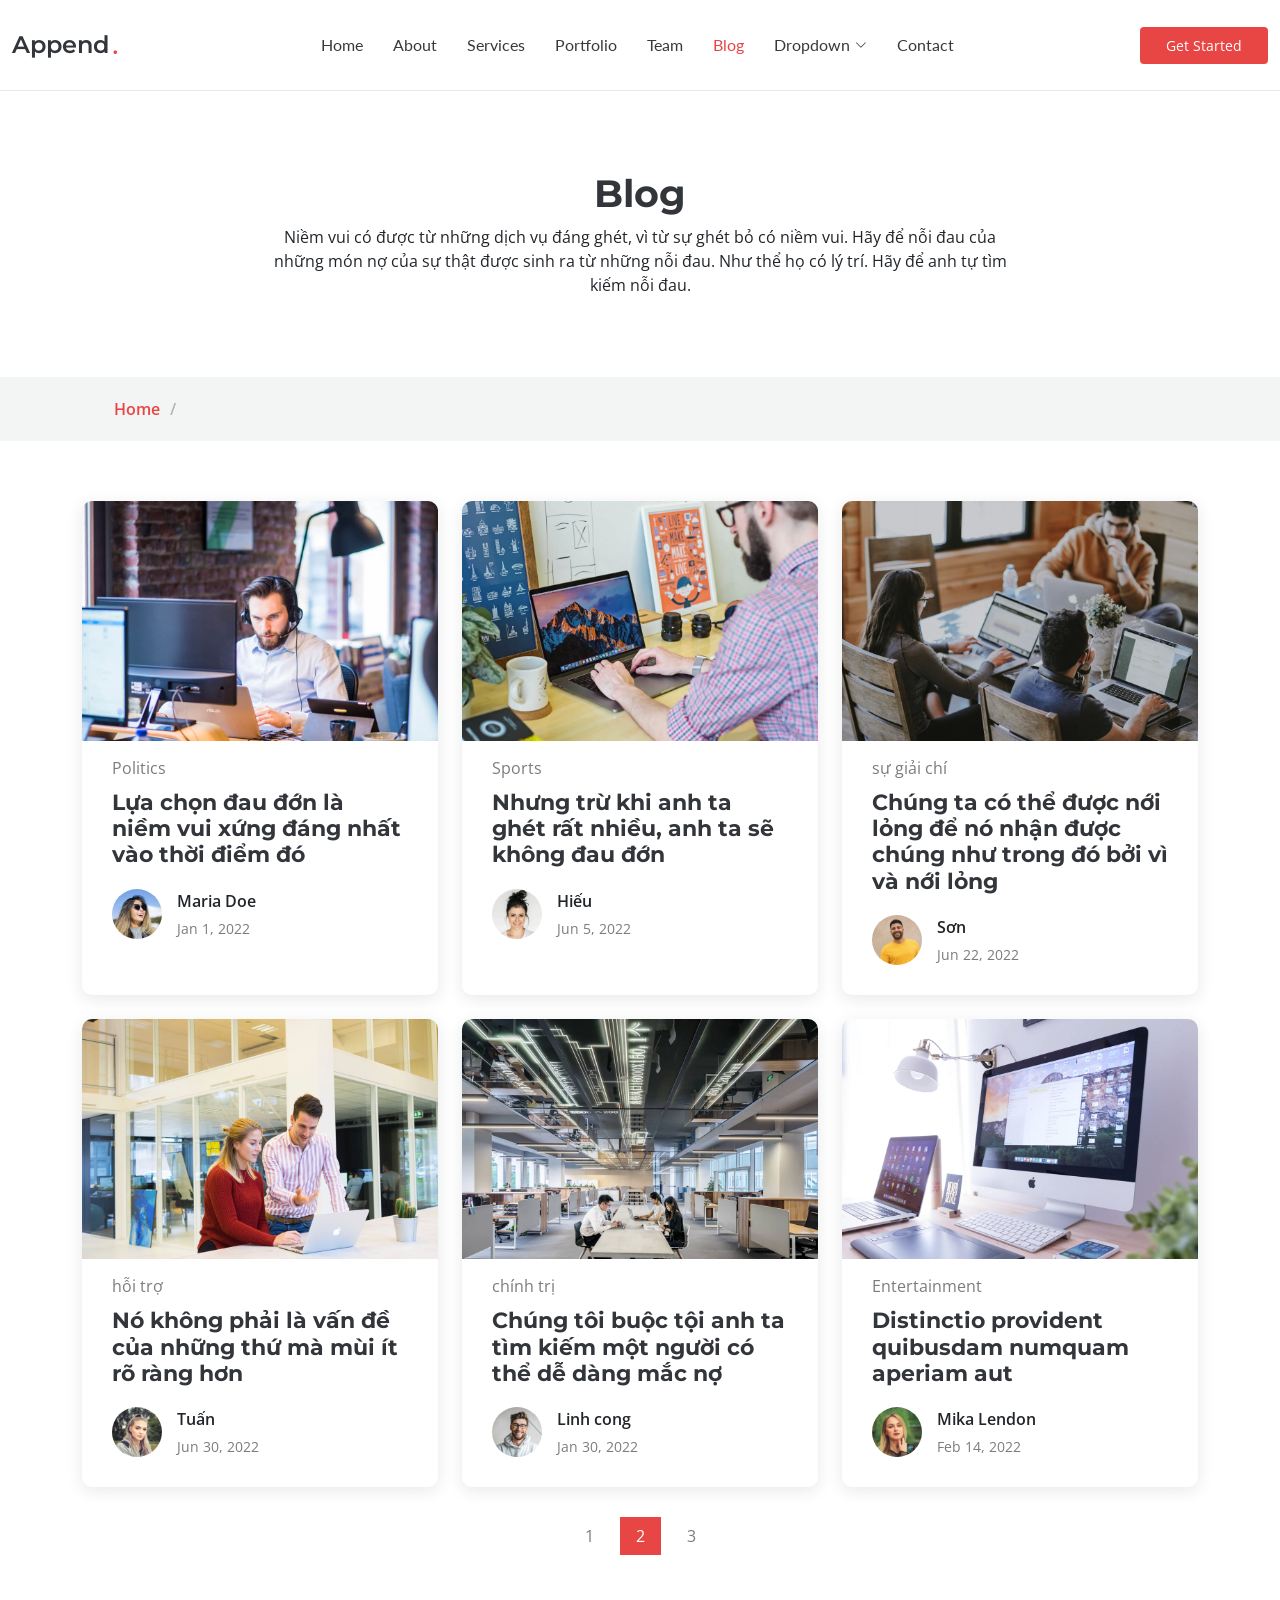
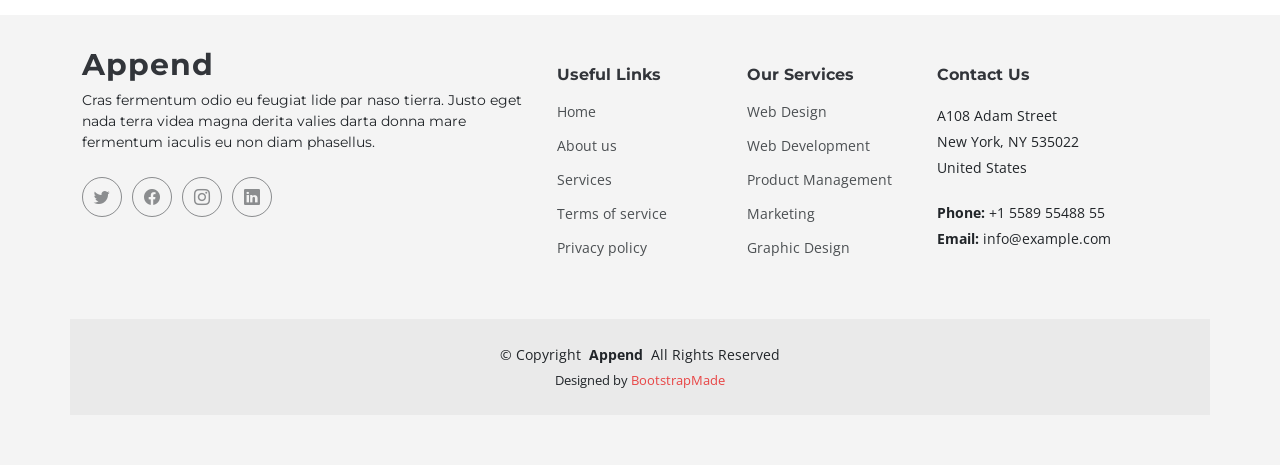
==== commit 57d45685: "before pull dev2" ====
--- a/case_study/src/main/webapp/display/logic/blog.html
+++ b/case_study/src/main/webapp/display/logic/blog.html
@@ -98,7 +98,7 @@
           <div class="row d-flex justify-content-center text-center">
             <div class="col-lg-8">
               <h1>Blog</h1>
-              <p class="mb-0">Odio et unde deleniti. Deserunt numquam exercitationem. Officiis quo odio sint voluptas consequatur ut a odio voluptatem. Sit dolorum debitis veritatis natus dolores. Quasi ratione sint. Sit quaerat ipsum dolorem.</p>
+              <p class="mb-0">Niềm vui có được từ những dịch vụ đáng ghét, vì từ sự ghét bỏ có niềm vui. Hãy để nỗi đau của những món nợ của sự thật được sinh ra từ những nỗi đau. Như thể họ có lý trí. Hãy để anh tự tìm kiếm nỗi đau.</p>
             </div>
           </div>
         </div>
@@ -107,7 +107,7 @@
         <div class="container">
           <ol>
             <li><a href="index.html">Home</a></li>
-            <li class="current">Blog</li>
+            <li class="current"></li>
           </ol>
         </div>
       </nav>
@@ -116,7 +116,7 @@
     <!-- Blog Section - Blog Page -->
     <section id="blog" class="blog">
 
-      <div class="container" data-aos="fade-up" data-aos-delay="100">
+      <div class="container" data-aos="fade-up" ngày chậm trễ="100">
 
         <div class="row gy-4 posts-list">
 
@@ -130,7 +130,7 @@
               <p class="post-category">Politics</p>
 
               <h2 class="title">
-                <a href="blog-details.html">Dolorum optio tempore voluptas dignissimos</a>
+                <a href="blog-details.html">Lựa chọn đau đớn là niềm vui xứng đáng nhất vào thời điểm đó</a>
               </h2>
 
               <div class="d-flex align-items-center">
@@ -156,15 +156,15 @@
               <p class="post-category">Sports</p>
 
               <h2 class="title">
-                <a href="blog-details.html">Nisi magni odit consequatur autem nulla dolorem</a>
+                <a href="blog-details.html">Nhưng trừ khi anh ta ghét rất nhiều, anh ta sẽ không đau đớn</a>
               </h2>
 
               <div class="d-flex align-items-center">
                 <img src="../daodien/img/blog/blog-author-2.jpg" alt="" class="img-fluid post-author-img flex-shrink-0">
                 <div class="post-meta">
-                  <p class="post-author">Allisa Mayer</p>
-                  <p class="post-date">
-                    <time datetime="2022-01-01">Jun 5, 2022</time>
+                  <p class="post-author"> Hiếu </p>
+                  <p class="post-date">
+                    <time ngày giờ="2022-01-01">Jun 5, 2022</time>
                   </p>
                 </div>
               </div>
@@ -179,18 +179,18 @@
                 <img src="../daodien/img/blog/blog-3.jpg" alt="" class="img-fluid">
               </div>
 
-              <p class="post-category">Entertainment</p>
-
-              <h2 class="title">
-                <a href="blog-details.html">Possimus soluta ut id suscipit ea ut in quo quia et soluta</a>
+              <p class="post-category">sự giải chí</p>
+
+              <h2 class="title">
+                <a href="blog-details.html">Chúng ta có thể được nới lỏng để nó nhận được chúng như trong đó bởi vì và nới lỏng</a>
               </h2>
 
               <div class="d-flex align-items-center">
                 <img src="../daodien/img/blog/blog-author-3.jpg" alt="" class="img-fluid post-author-img flex-shrink-0">
                 <div class="post-meta">
-                  <p class="post-author">Mark Dower</p>
-                  <p class="post-date">
-                    <time datetime="2022-01-01">Jun 22, 2022</time>
+                  <p class="post-author">Sơn</p>
+                  <p class="post-date">
+                    <time ngày giờ="2022-01-01">Jun 22, 2022</time>
                   </p>
                 </div>
               </div>
@@ -205,18 +205,18 @@
                 <img src="../daodien/img/blog/blog-4.jpg" alt="" class="img-fluid">
               </div>
 
-              <p class="post-category">Sports</p>
-
-              <h2 class="title">
-                <a href="blog-details.html">Non rem rerum nam cum quo minus olor distincti</a>
+              <p class="post-category">hỗi trợ </p>
+
+              <h2 class="title">
+                <a href="blog-details.html">Nó không phải là vấn đề của những thứ mà mùi ít rõ ràng hơn</a>
               </h2>
 
               <div class="d-flex align-items-center">
                 <img src="../daodien/img/blog/blog-author-4.jpg" alt="" class="img-fluid post-author-img flex-shrink-0">
                 <div class="post-meta">
-                  <p class="post-author">Lisa Neymar</p>
-                  <p class="post-date">
-                    <time datetime="2022-01-01">Jun 30, 2022</time>
+                  <p class="post-author">Tuấn</p>
+                  <p class="post-date">
+                    <time ngày giờ ="2022-01-01">Jun 30, 2022</time>
                   </p>
                 </div>
               </div>
@@ -231,18 +231,18 @@
                 <img src="../daodien/img/blog/blog-5.jpg" alt="" class="img-fluid">
               </div>
 
-              <p class="post-category">Politics</p>
-
-              <h2 class="title">
-                <a href="blog-details.html">Accusamus quaerat aliquam qui debitis facilis consequatur</a>
+              <p class="post-category">chính trị</p>
+
+              <h2 class="title">
+                <a href="blog-details.html">Chúng tôi buộc tội anh ta tìm kiếm một người có thể dễ dàng mắc nợ</a>
               </h2>
 
               <div class="d-flex align-items-center">
                 <img src="../daodien/img/blog/blog-author-5.jpg" alt="" class="img-fluid post-author-img flex-shrink-0">
                 <div class="post-meta">
-                  <p class="post-author">Denis Peterson</p>
-                  <p class="post-date">
-                    <time datetime="2022-01-01">Jan 30, 2022</time>
+                  <p class="post-author">Linh cong</p>
+                  <p class="post-date">
+                    <time ngày giờ="2022-01-01">Jan 30, 2022</time>
                   </p>
                 </div>
               </div>
